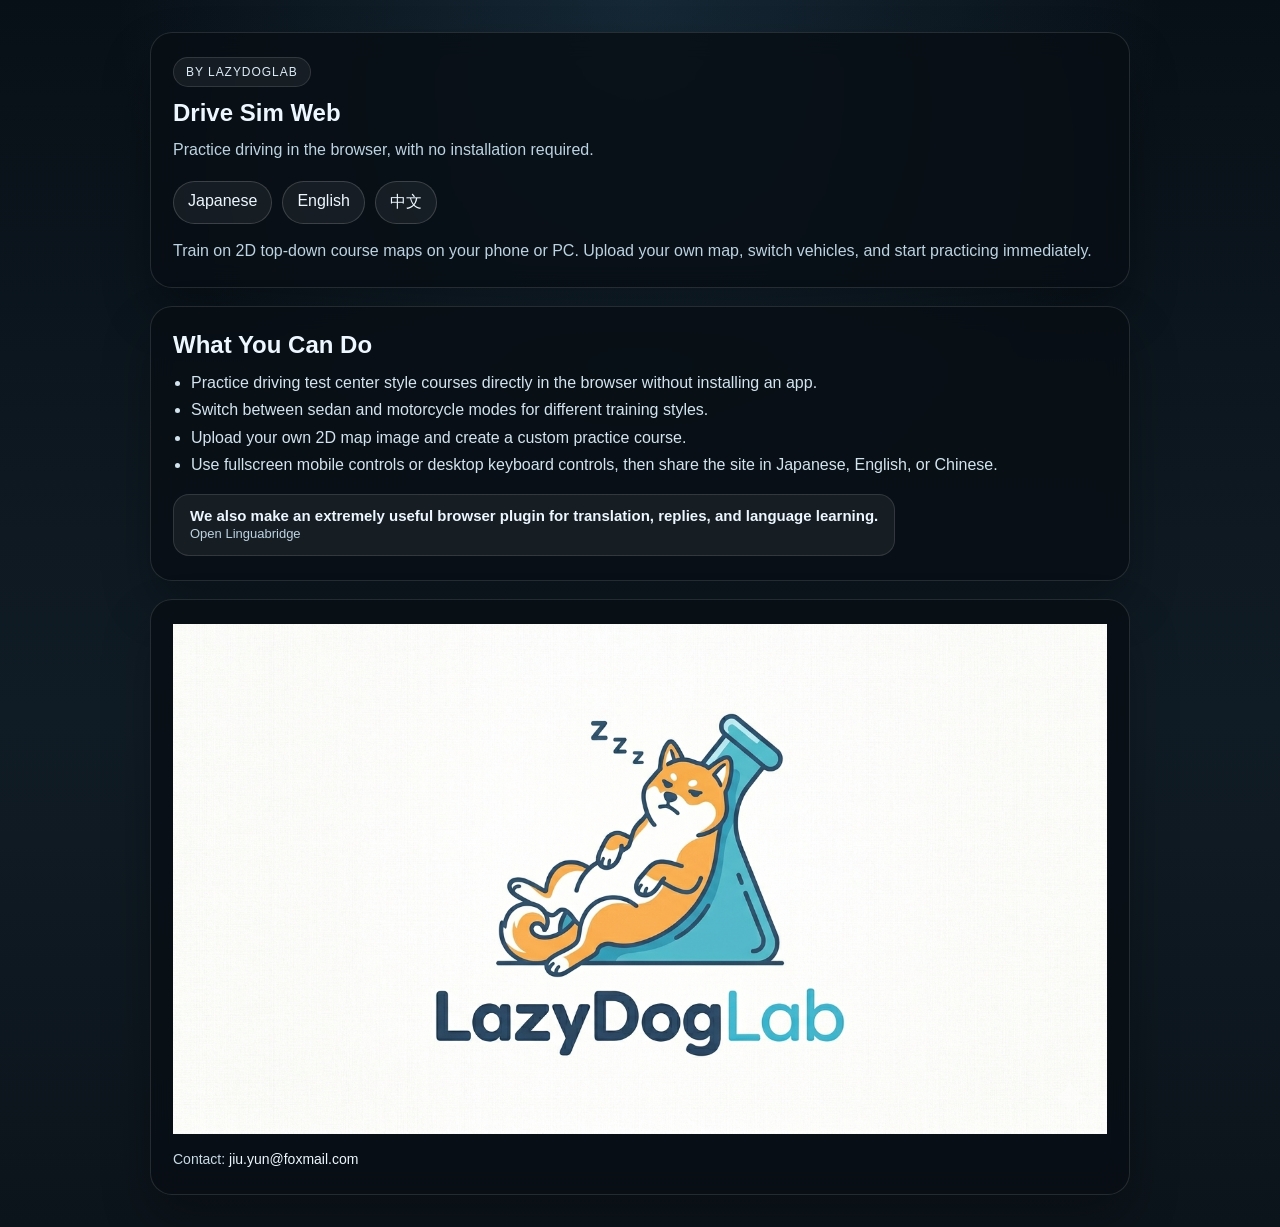
==== public/index.html @ 8f4e2205 "docs: add root page contact info" ====
<!DOCTYPE html>
<html lang="en">
<head>
  <meta charset="UTF-8" />
  <meta name="viewport" content="width=device-width, initial-scale=1.0, viewport-fit=cover" />
  <meta name="theme-color" content="#091118" />
  <meta name="description" content="Drive Sim Web is a browser driving simulator for 2D course practice, custom map uploads, and mobile fullscreen play in Chinese, English, and Japanese." />
  <meta name="robots" content="index,follow" />
  <meta property="og:type" content="website" />
  <meta property="og:title" content="Drive Sim Web | Browser Driving Simulator" />
  <meta property="og:description" content="Practice 2D driving courses in a browser with multilingual pages, custom map uploads, and mobile-friendly controls." />
  <meta property="og:url" content="https://drive-sim-web.web.app/" />
  <meta property="og:image" content="https://drive-sim-web.web.app/assets/icons/icon-512.png" />
  <meta name="twitter:card" content="summary_large_image" />
  <meta name="twitter:title" content="Drive Sim Web | Browser Driving Simulator" />
  <meta name="twitter:description" content="Practice 2D driving courses in a browser with multilingual pages, custom map uploads, and mobile-friendly controls." />
  <link rel="canonical" href="https://drive-sim-web.web.app/" />
  <link rel="alternate" hreflang="en" href="https://drive-sim-web.web.app/en/index.html" />
  <link rel="alternate" hreflang="ja" href="https://drive-sim-web.web.app/ja/index.html" />
  <link rel="alternate" hreflang="zh-CN" href="https://drive-sim-web.web.app/zh/index.html" />
  <link rel="alternate" hreflang="x-default" href="https://drive-sim-web.web.app/" />
  <title>Drive Sim Web | Browser Driving Simulator</title>
  <style>
    :root {
      color-scheme: dark;
      font-family: Arial, "Microsoft YaHei", sans-serif;
    }

    * {
      box-sizing: border-box;
    }

    body {
      margin: 0;
      min-height: 100vh;
      padding: 32px 18px;
      background:
        radial-gradient(circle at top, rgba(90, 165, 214, 0.16), transparent 38%),
        linear-gradient(180deg, #081017, #101c25 58%, #0c141b);
      color: #eef7ff;
    }

    main {
      width: min(980px, 100%);
      margin: 0 auto;
      display: grid;
      gap: 18px;
    }

    .heroCard,
    .copyCard {
      padding: 24px 22px;
      border-radius: 22px;
      background: rgba(8, 14, 20, 0.82);
      border: 1px solid rgba(255, 255, 255, 0.12);
      box-shadow: 0 24px 48px rgba(0, 0, 0, 0.28);
      backdrop-filter: blur(12px);
    }

    .brandBadge {
      display: inline-flex;
      align-items: center;
      gap: 8px;
      margin-bottom: 12px;
      padding: 7px 12px;
      border-radius: 999px;
      background: rgba(255, 255, 255, 0.06);
      border: 1px solid rgba(255, 255, 255, 0.12);
      color: #dcecf7;
      font-size: 12px;
      letter-spacing: 0.08em;
      text-transform: uppercase;
    }

    h1,
    h2 {
      margin: 0 0 10px;
    }

    p {
      margin: 0;
      color: #bdd3e2;
      line-height: 1.6;
    }

    .heroLead {
      margin-bottom: 18px;
    }

    .links {
      display: flex;
      flex-wrap: wrap;
      gap: 10px;
      margin-bottom: 14px;
    }

    .links a {
      color: #eef7ff;
      text-decoration: none;
      padding: 10px 14px;
      border-radius: 999px;
      border: 1px solid rgba(255, 255, 255, 0.16);
      background: rgba(255, 255, 255, 0.06);
    }

    .highlights {
      margin: 0;
      padding-left: 18px;
      color: #d3e4ef;
      line-height: 1.7;
    }

    .promoLink {
      display: inline-flex;
      align-items: center;
      gap: 8px;
      margin-top: 16px;
      color: #eef7ff;
      text-decoration: none;
      padding: 12px 16px;
      border-radius: 16px;
      background: rgba(255, 255, 255, 0.06);
      border: 1px solid rgba(255, 255, 255, 0.12);
    }

    .promoLink strong {
      display: block;
      font-size: 15px;
    }

    .promoLink span {
      display: block;
      color: #bdd3e2;
      font-size: 13px;
      line-height: 1.5;
    }

    .brandFooter {
      display: grid;
      gap: 14px;
      justify-items: start;
    }

    .brandFooter img {
      width: 100%;
      height: auto;
      display: block;
    }

    .contactLine {
      color: #c9dbe7;
      font-size: 14px;
      line-height: 1.6;
    }

    .contactLine a {
      color: #eef7ff;
      text-decoration: none;
    }
  </style>
  <script type="application/ld+json">
    {
      "@context": "https://schema.org",
      "@type": "WebSite",
      "name": "Drive Sim Web",
      "url": "https://drive-sim-web.web.app/",
      "inLanguage": ["en", "ja", "zh-CN"]
    }
  </script>
  <script>
    const ROOT_PAGE_COPY = {
      en: {
        lang: 'en',
        heroLead: 'Practice driving in the browser, with no installation required.',
        languageLinks: ['Japanese', 'English', '中文'],
        heroBody: 'Train on 2D top-down course maps on your phone or PC. Upload your own map, switch vehicles, and start practicing immediately.',
        copyTitle: 'What You Can Do',
        brandBadge: 'by lazydoglab',
        promoTitle: 'We also make an extremely useful browser plugin for translation, replies, and language learning.',
        promoBody: 'Open Linguabridge',
        bullets: [
          'Practice driving test center style courses directly in the browser without installing an app.',
          'Switch between sedan and motorcycle modes for different training styles.',
          'Upload your own 2D map image and create a custom practice course.',
          'Use fullscreen mobile controls or desktop keyboard controls, then share the site in Japanese, English, or Chinese.'
        ]
      },
      ja: {
        lang: 'ja',
        heroLead: 'ブラウザでそのまま運転練習。',
        languageLinks: ['日本語', 'English', '中文'],
        heroBody: '2D の俯瞰マップでコース練習ができるブラウザ版シミュレーターです。スマホや PC でそのまま使えて、自分の地図もアップロードできます。',
        copyTitle: 'このサイトでできること',
        brandBadge: 'by lazydoglab',
        promoTitle: '超超超超超スーパー使いやすい、翻訳・返信・語学学習用ブラウザ拡張も作っています。',
        promoBody: 'Linguabridge を見る',
        bullets: [
          '免許センターのコース練習を、インストール不要でブラウザからすぐ始められます。',
          '四輪・バイクを切り替えて、それぞれの練習スタイルに対応できます。',
          '2D マップ画像をアップロードして、自分だけの練習コースも作れます。',
          'スマホ横画面と PC 操作の両方に対応し、日本語・英語・中国語ページもそのまま共有できます。'
        ]
      },
      zh: {
        lang: 'zh-CN',
        heroLead: '直接在浏览器里开始驾驶练习。',
        languageLinks: ['日本語', 'English', '中文'],
        heroBody: '这是一个基于 2D 俯视地图的驾驶练习模拟器。支持手机和 PC，支持用户自己上传地图，也支持直接切换车辆开始练习。',
        copyTitle: '这个网站能做什么',
        brandBadge: 'by lazydoglab',
        promoTitle: '我们还做了超超超超超超级好用的浏览器外语翻译 / 回复 / 学习插件！',
        promoBody: '打开 Linguabridge',
        bullets: [
          '不用安装 App，就能直接练习免许中心风格或自定义路线。',
          '支持四轮和摩托切换，适合不同练习场景。',
          '支持上传 2D 地图图片，自定义自己的练习路线。',
          '支持手机横屏全屏操作和桌面键盘操作，日语、英语、中文页面也能直接分享。'
        ]
      }
    };

    function resolveRootLocale() {
      const languages = Array.isArray(navigator.languages) && navigator.languages.length
        ? navigator.languages
        : [navigator.language || 'en'];

      for (const language of languages) {
        const normalized = String(language || '').toLowerCase();
        if (normalized.startsWith('ja')) return 'ja';
        if (normalized.startsWith('zh')) return 'zh';
        if (normalized.startsWith('en')) return 'en';
      }
      return 'en';
    }

    document.addEventListener('DOMContentLoaded', () => {
      const locale = resolveRootLocale();
      const copy = ROOT_PAGE_COPY[locale];
      document.documentElement.lang = copy.lang;
      document.getElementById('rootHeroLead').textContent = copy.heroLead;
      document.getElementById('rootHeroBody').textContent = copy.heroBody;
      document.getElementById('rootCopyTitle').textContent = copy.copyTitle;
      document.getElementById('rootBrandBadge').textContent = copy.brandBadge;
      document.getElementById('rootPromoTitle').textContent = copy.promoTitle;
      document.getElementById('rootPromoBody').textContent = copy.promoBody;

      const languageLinks = document.querySelectorAll('[data-root-link]');
      languageLinks.forEach((link, index) => {
        link.textContent = copy.languageLinks[index];
      });

      const bulletEls = document.querySelectorAll('[data-root-bullet]');
      bulletEls.forEach((bullet, index) => {
        bullet.textContent = copy.bullets[index];
      });
    });
  </script>
</head>
<body>
  <main>
    <section class="heroCard">
      <div class="brandBadge"><span id="rootBrandBadge">by lazydoglab</span></div>
      <h1>Drive Sim Web</h1>
      <p class="heroLead" id="rootHeroLead">A browser driving simulator for driving test center course practice, custom map uploads, and fullscreen mobile play.</p>
      <div class="links">
        <a href="./ja/index.html" data-root-link>日本語</a>
        <a href="./en/index.html" data-root-link>English</a>
        <a href="./zh/index.html" data-root-link>中文</a>
      </div>
      <p id="rootHeroBody">Choose a language to open the simulator. Each localized page is directly indexable and includes the same driving simulator with map presets, vehicle switching, and mobile controls.</p>
    </section>

    <section class="copyCard">
      <h2 id="rootCopyTitle">What This Site Offers</h2>
      <ul class="highlights">
        <li data-root-bullet>Practice driving test center courses in the browser without installing an app.</li>
        <li data-root-bullet>Switch between sedan and motorcycle layouts with map-specific start positions and speed presets.</li>
        <li data-root-bullet>Use fullscreen landscape mode on mobile and a keyboard-driven desktop mode.</li>
        <li data-root-bullet>Open Japanese, English, or Chinese landing pages for search and direct sharing.</li>
      </ul>
      <a class="promoLink" href="https://linguabridge.lazydoglab.com/" target="_blank" rel="noopener noreferrer">
        <div>
          <strong id="rootPromoTitle">We also make an extremely useful browser plugin for translation, replies, and language learning.</strong>
          <span id="rootPromoBody">Open Linguabridge</span>
        </div>
      </a>
    </section>

    <section class="copyCard brandFooter">
      <img src="./assets/logos/lazydoglablogo.png" alt="lazydoglab" />
      <p class="contactLine">Contact: <a href="mailto:jiu.yun@foxmail.com">jiu.yun@foxmail.com</a></p>
    </section>
  </main>
</body>
</html>
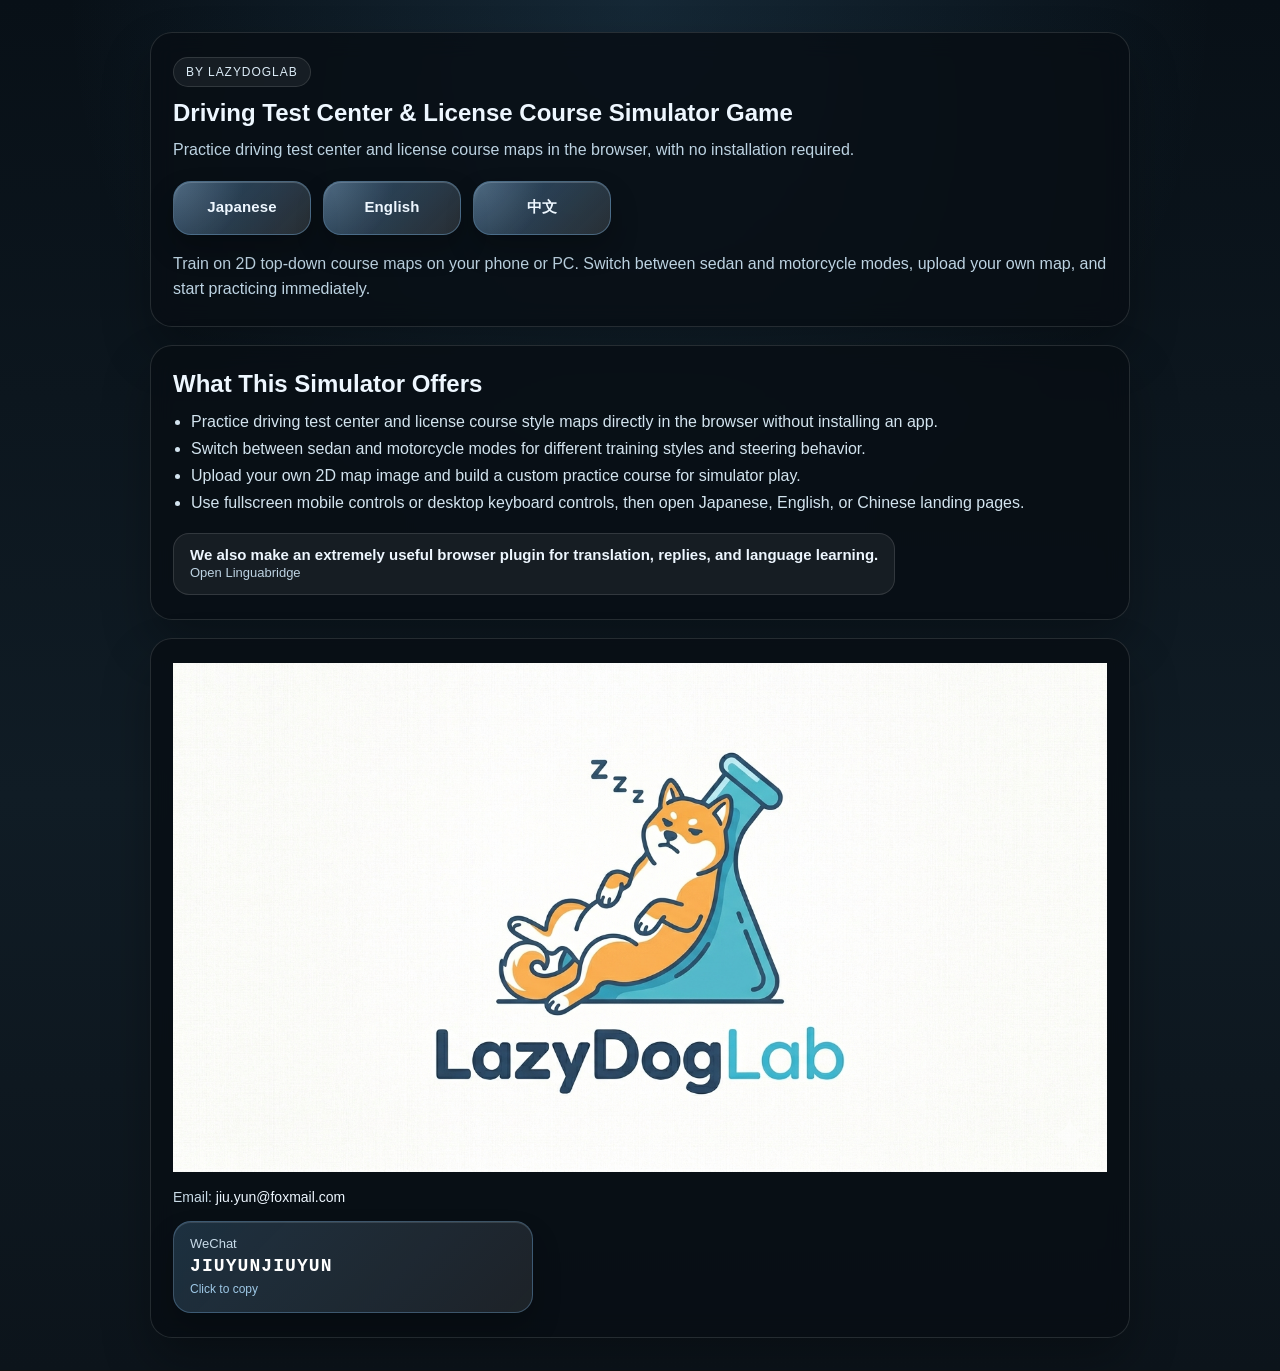
==== commit 11fc8740: "Improve root landing page SEO and contact CTA" ====
--- a/public/index.html
+++ b/public/index.html
@@ -1,25 +1,32 @@
 <!DOCTYPE html>
-<html lang="en">
+<html lang="ja">
 <head>
   <meta charset="UTF-8" />
   <meta name="viewport" content="width=device-width, initial-scale=1.0, viewport-fit=cover" />
   <meta name="theme-color" content="#091118" />
-  <meta name="description" content="Drive Sim Web is a browser driving simulator for 2D course practice, custom map uploads, and mobile fullscreen play in Chinese, English, and Japanese." />
+  <meta name="description" content="試験場・免許センターのコース練習ができる運転シミュレーター・ゲーム。四輪・バイク対応、地図アップロード対応、日本語・英語・中文ページあり。" />
   <meta name="robots" content="index,follow" />
   <meta property="og:type" content="website" />
-  <meta property="og:title" content="Drive Sim Web | Browser Driving Simulator" />
-  <meta property="og:description" content="Practice 2D driving courses in a browser with multilingual pages, custom map uploads, and mobile-friendly controls." />
+  <meta property="og:title" content="試験場・免許センター向け運転シミュレーター・ゲーム | by LazyDogLab" />
+  <meta property="og:description" content="試験場・免許センターのコースをブラウザで練習できる運転シミュレーター・ゲーム。四輪・バイク対応、地図アップロード対応。" />
   <meta property="og:url" content="https://drive-sim-web.web.app/" />
   <meta property="og:image" content="https://drive-sim-web.web.app/assets/icons/icon-512.png" />
   <meta name="twitter:card" content="summary_large_image" />
-  <meta name="twitter:title" content="Drive Sim Web | Browser Driving Simulator" />
-  <meta name="twitter:description" content="Practice 2D driving courses in a browser with multilingual pages, custom map uploads, and mobile-friendly controls." />
+  <meta name="twitter:title" content="試験場・免許センター向け運転シミュレーター・ゲーム | by LazyDogLab" />
+  <meta name="twitter:description" content="試験場・免許センターのコースをブラウザで練習できる運転シミュレーター・ゲーム。四輪・バイク対応、地図アップロード対応。" />
   <link rel="canonical" href="https://drive-sim-web.web.app/" />
   <link rel="alternate" hreflang="en" href="https://drive-sim-web.web.app/en/index.html" />
   <link rel="alternate" hreflang="ja" href="https://drive-sim-web.web.app/ja/index.html" />
   <link rel="alternate" hreflang="zh-CN" href="https://drive-sim-web.web.app/zh/index.html" />
   <link rel="alternate" hreflang="x-default" href="https://drive-sim-web.web.app/" />
-  <title>Drive Sim Web | Browser Driving Simulator</title>
+  <title>試験場・免許センター向け運転シミュレーター・ゲーム | by LazyDogLab</title>
+  <script async src="https://www.googletagmanager.com/gtag/js?id=G-03R8H6QX5F"></script>
+  <script>
+    window.dataLayer = window.dataLayer || [];
+    function gtag(){dataLayer.push(arguments);}
+    gtag('js', new Date());
+    gtag('config', 'G-03R8H6QX5F');
+  </script>
   <style>
     :root {
       color-scheme: dark;
@@ -90,17 +97,101 @@
     .links {
       display: flex;
       flex-wrap: wrap;
-      gap: 10px;
-      margin-bottom: 14px;
+      gap: 12px;
+      margin: 18px 0 16px;
     }
 
     .links a {
+      position: relative;
+      display: inline-flex;
+      align-items: center;
+      justify-content: center;
+      min-width: 138px;
+      min-height: 54px;
       color: #eef7ff;
       text-decoration: none;
-      padding: 10px 14px;
-      border-radius: 999px;
-      border: 1px solid rgba(255, 255, 255, 0.16);
-      background: rgba(255, 255, 255, 0.06);
+      padding: 0 18px;
+      border-radius: 18px;
+      border: 1px solid rgba(143, 204, 255, 0.34);
+      background:
+        linear-gradient(135deg, rgba(89, 180, 255, 0.18), rgba(255, 255, 255, 0.05)),
+        rgba(255, 255, 255, 0.08);
+      box-shadow:
+        0 14px 28px rgba(0, 0, 0, 0.24),
+        inset 0 1px 0 rgba(255, 255, 255, 0.18);
+      font-size: 15px;
+      font-weight: 700;
+      line-height: 1.1;
+      letter-spacing: 0.01em;
+      overflow: hidden;
+      isolation: isolate;
+      transition:
+        transform 0.22s ease,
+        border-color 0.22s ease,
+        box-shadow 0.22s ease,
+        background 0.22s ease;
+      animation: entryFloat 4.8s ease-in-out infinite;
+    }
+
+    .links a::before {
+      content: "";
+      position: absolute;
+      inset: 0;
+      background:
+        radial-gradient(circle at top left, rgba(255, 255, 255, 0.16), transparent 48%),
+        linear-gradient(135deg, rgba(76, 167, 255, 0.14), rgba(255, 255, 255, 0));
+      z-index: -2;
+    }
+
+    .links a::after {
+      content: "";
+      position: absolute;
+      top: -140%;
+      left: -32%;
+      width: 38%;
+      height: 280%;
+      background: linear-gradient(90deg, transparent, rgba(255, 255, 255, 0.34), transparent);
+      transform: rotate(20deg);
+      z-index: -1;
+      animation: entrySweep 3.9s ease-in-out infinite;
+    }
+
+    .links a:nth-child(2) {
+      animation-delay: 0.16s;
+    }
+
+    .links a:nth-child(2)::after {
+      animation-delay: 0.24s;
+    }
+
+    .links a:nth-child(3) {
+      animation-delay: 0.32s;
+    }
+
+    .links a:nth-child(3)::after {
+      animation-delay: 0.4s;
+    }
+
+    .links a:hover,
+    .links a:focus-visible {
+      transform: translateY(-3px) scale(1.02);
+      border-color: rgba(177, 224, 255, 0.72);
+      background:
+        linear-gradient(135deg, rgba(89, 180, 255, 0.28), rgba(255, 255, 255, 0.08)),
+        rgba(255, 255, 255, 0.1);
+      box-shadow:
+        0 18px 34px rgba(0, 0, 0, 0.3),
+        0 0 0 1px rgba(184, 229, 255, 0.18),
+        inset 0 1px 0 rgba(255, 255, 255, 0.26);
+    }
+
+    .links a:focus-visible {
+      outline: 2px solid rgba(202, 236, 255, 0.92);
+      outline-offset: 3px;
+    }
+
+    .links a:active {
+      transform: translateY(-1px) scale(0.99);
     }
 
     .highlights {
@@ -157,13 +248,139 @@
       color: #eef7ff;
       text-decoration: none;
     }
+
+    .contactStack {
+      display: grid;
+      gap: 12px;
+      width: 100%;
+    }
+
+    .contactCopyBtn {
+      display: grid;
+      gap: 5px;
+      width: min(100%, 360px);
+      padding: 14px 16px;
+      border-radius: 18px;
+      border: 1px solid rgba(143, 204, 255, 0.28);
+      background:
+        linear-gradient(135deg, rgba(89, 180, 255, 0.14), rgba(255, 255, 255, 0.04)),
+        rgba(255, 255, 255, 0.05);
+      box-shadow:
+        0 16px 28px rgba(0, 0, 0, 0.22),
+        inset 0 1px 0 rgba(255, 255, 255, 0.12);
+      color: #eef7ff;
+      text-align: left;
+      cursor: pointer;
+      transition:
+        transform 0.2s ease,
+        border-color 0.2s ease,
+        box-shadow 0.2s ease,
+        background 0.2s ease;
+    }
+
+    .contactCopyBtn:hover,
+    .contactCopyBtn:focus-visible {
+      transform: translateY(-2px);
+      border-color: rgba(177, 224, 255, 0.62);
+      box-shadow:
+        0 18px 32px rgba(0, 0, 0, 0.26),
+        0 0 0 1px rgba(184, 229, 255, 0.14),
+        inset 0 1px 0 rgba(255, 255, 255, 0.18);
+    }
+
+    .contactCopyBtn:focus-visible {
+      outline: 2px solid rgba(202, 236, 255, 0.92);
+      outline-offset: 3px;
+    }
+
+    .contactCopyBtn:active {
+      transform: translateY(0);
+    }
+
+    .contactCopyBtn[data-copy-state="success"] {
+      border-color: rgba(98, 214, 151, 0.68);
+      background:
+        linear-gradient(135deg, rgba(56, 171, 109, 0.18), rgba(255, 255, 255, 0.04)),
+        rgba(255, 255, 255, 0.05);
+    }
+
+    .contactCopyBtn[data-copy-state="error"] {
+      border-color: rgba(241, 132, 132, 0.7);
+      background:
+        linear-gradient(135deg, rgba(173, 65, 65, 0.2), rgba(255, 255, 255, 0.04)),
+        rgba(255, 255, 255, 0.05);
+    }
+
+    .contactCopyLabel {
+      font-size: 13px;
+      color: #c8dbe9;
+    }
+
+    .contactCopyValue {
+      font-family: Consolas, "SFMono-Regular", Monaco, monospace;
+      font-size: 18px;
+      letter-spacing: 0.06em;
+      color: #ffffff;
+    }
+
+    .contactCopyHint {
+      font-size: 12px;
+      color: #9ec8e6;
+      line-height: 1.4;
+    }
+
+    @keyframes entryFloat {
+      0%,
+      100% {
+        transform: translateY(0);
+      }
+      50% {
+        transform: translateY(-2px);
+      }
+    }
+
+    @keyframes entrySweep {
+      0%,
+      18% {
+        transform: translateX(-180%) rotate(20deg);
+      }
+      58%,
+      100% {
+        transform: translateX(360%) rotate(20deg);
+      }
+    }
+
+    @media (max-width: 640px) {
+      .links a {
+        flex: 1 1 calc(50% - 12px);
+        min-width: 0;
+      }
+
+      .links a:last-child {
+        flex-basis: 100%;
+      }
+    }
+
+    @media (prefers-reduced-motion: reduce) {
+      .links a,
+      .links a::after {
+        animation: none;
+        transition: none;
+      }
+    }
   </style>
   <script type="application/ld+json">
     {
       "@context": "https://schema.org",
       "@type": "WebSite",
-      "name": "Drive Sim Web",
+      "name": "試験場・免許センター向け運転シミュレーター・ゲーム",
+      "alternateName": "試験場・免許センターのシミュレーター・ゲーム",
+      "description": "試験場・免許センターのコース練習ができる運転シミュレーター・ゲーム。四輪・バイク対応、地図アップロード対応、日本語・英語・中文ページあり。",
       "url": "https://drive-sim-web.web.app/",
+      "publisher": {
+        "@type": "Organization",
+        "name": "LazyDogLab"
+      },
       "inLanguage": ["en", "ja", "zh-CN"]
     }
   </script>
@@ -171,49 +388,73 @@
     const ROOT_PAGE_COPY = {
       en: {
         lang: 'en',
-        heroLead: 'Practice driving in the browser, with no installation required.',
+        title: 'Driving Test Center & License Course Simulator Game | by LazyDogLab',
+        description: 'Practice driving test center and license course maps in the browser. Supports sedan, motorcycle, custom map uploads, and Japanese, English, and Chinese pages.',
+        heroTitle: 'Driving Test Center & License Course Simulator Game',
+        heroLead: 'Practice driving test center and license course maps in the browser, with no installation required.',
         languageLinks: ['Japanese', 'English', '中文'],
-        heroBody: 'Train on 2D top-down course maps on your phone or PC. Upload your own map, switch vehicles, and start practicing immediately.',
-        copyTitle: 'What You Can Do',
-        brandBadge: 'by lazydoglab',
+        heroBody: 'Train on 2D top-down course maps on your phone or PC. Switch between sedan and motorcycle modes, upload your own map, and start practicing immediately.',
+        copyTitle: 'What This Simulator Offers',
+        brandBadge: 'by LazyDogLab',
+        contactEmailLabel: 'Email',
+        contactWechatLabel: 'WeChat',
+        copyWechatHint: 'Click to copy',
+        copiedWechatHint: 'Copied',
+        copyWechatFailed: 'Copy failed',
         promoTitle: 'We also make an extremely useful browser plugin for translation, replies, and language learning.',
         promoBody: 'Open Linguabridge',
         bullets: [
-          'Practice driving test center style courses directly in the browser without installing an app.',
-          'Switch between sedan and motorcycle modes for different training styles.',
-          'Upload your own 2D map image and create a custom practice course.',
-          'Use fullscreen mobile controls or desktop keyboard controls, then share the site in Japanese, English, or Chinese.'
+          'Practice driving test center and license course style maps directly in the browser without installing an app.',
+          'Switch between sedan and motorcycle modes for different training styles and steering behavior.',
+          'Upload your own 2D map image and build a custom practice course for simulator play.',
+          'Use fullscreen mobile controls or desktop keyboard controls, then open Japanese, English, or Chinese landing pages.'
         ]
       },
       ja: {
         lang: 'ja',
-        heroLead: 'ブラウザでそのまま運転練習。',
+        title: '試験場・免許センター向け運転シミュレーター・ゲーム | by LazyDogLab',
+        description: '試験場・免許センターのコース練習ができる運転シミュレーター・ゲーム。四輪・バイク対応、地図アップロード対応、日本語・英語・中文ページあり。',
+        heroTitle: '試験場・免許センター向け運転シミュレーター・ゲーム',
+        heroLead: '試験場・免許センターのコース練習を、ブラウザですぐ始められる運転シミュレーター・ゲームです。',
         languageLinks: ['日本語', 'English', '中文'],
-        heroBody: '2D の俯瞰マップでコース練習ができるブラウザ版シミュレーターです。スマホや PC でそのまま使えて、自分の地図もアップロードできます。',
-        copyTitle: 'このサイトでできること',
-        brandBadge: 'by lazydoglab',
+        heroBody: '2D の俯瞰マップで、四輪・バイクのコース練習ができます。免許センター風コースの練習にも、自分の地図をアップロードしたシミュレーター・ゲーム用途にも対応しています。',
+        copyTitle: 'このシミュレーターでできること',
+        brandBadge: 'by LazyDogLab',
+        contactEmailLabel: 'メール',
+        contactWechatLabel: 'WeChat',
+        copyWechatHint: 'クリックでコピー',
+        copiedWechatHint: 'コピーしました',
+        copyWechatFailed: 'コピーに失敗しました',
         promoTitle: '超超超超超スーパー使いやすい、翻訳・返信・語学学習用ブラウザ拡張も作っています。',
         promoBody: 'Linguabridge を見る',
         bullets: [
-          '免許センターのコース練習を、インストール不要でブラウザからすぐ始められます。',
-          '四輪・バイクを切り替えて、それぞれの練習スタイルに対応できます。',
-          '2D マップ画像をアップロードして、自分だけの練習コースも作れます。',
+          '試験場・免許センターのコース練習を、インストール不要でブラウザからすぐ始められます。',
+          '四輪・バイクを切り替えて、それぞれの練習スタイルや操舵感覚に対応できます。',
+          '2D マップ画像をアップロードして、自分だけの練習コースやゲーム感覚の走行コースも作れます。',
           'スマホ横画面と PC 操作の両方に対応し、日本語・英語・中国語ページもそのまま共有できます。'
         ]
       },
       zh: {
         lang: 'zh-CN',
-        heroLead: '直接在浏览器里开始驾驶练习。',
+        title: '试验场 / 免许中心驾驶模拟器 / 游戏 | by LazyDogLab',
+        description: '在浏览器里练习试验场和免许中心路线，支持四轮、摩托、自定义地图上传，以及日语、英语、中文页面。',
+        heroTitle: '试验场 / 免许中心驾驶模拟器 / 游戏',
+        heroLead: '直接在浏览器里开始试验场和免许中心路线练习。',
         languageLinks: ['日本語', 'English', '中文'],
-        heroBody: '这是一个基于 2D 俯视地图的驾驶练习模拟器。支持手机和 PC，支持用户自己上传地图，也支持直接切换车辆开始练习。',
-        copyTitle: '这个网站能做什么',
-        brandBadge: 'by lazydoglab',
+        heroBody: '这是一个基于 2D 俯视地图的驾驶模拟器 / 游戏。支持手机和 PC，支持四轮与摩托切换，也支持上传自己的地图开始练习。',
+        copyTitle: '这个模拟器能做什么',
+        brandBadge: 'by LazyDogLab',
+        contactEmailLabel: '邮箱',
+        contactWechatLabel: '微信',
+        copyWechatHint: '点击复制',
+        copiedWechatHint: '已复制',
+        copyWechatFailed: '复制失败',
         promoTitle: '我们还做了超超超超超超级好用的浏览器外语翻译 / 回复 / 学习插件！',
         promoBody: '打开 Linguabridge',
         bullets: [
-          '不用安装 App，就能直接练习免许中心风格或自定义路线。',
-          '支持四轮和摩托切换，适合不同练习场景。',
-          '支持上传 2D 地图图片，自定义自己的练习路线。',
+          '不用安装 App，就能直接练习试验场、免许中心风格或自定义路线。',
+          '支持四轮和摩托切换，适合不同练习场景和转向手感。',
+          '支持上传 2D 地图图片，自定义自己的练习路线或游戏地图。',
           '支持手机横屏全屏操作和桌面键盘操作，日语、英语、中文页面也能直接分享。'
         ]
       }
@@ -233,14 +474,60 @@
       return 'en';
     }
 
+    async function copyTextToClipboard(text) {
+      try {
+        if (navigator.clipboard?.writeText) {
+          await navigator.clipboard.writeText(text);
+          return true;
+        }
+      } catch (error) {
+        console.warn('Clipboard API copy failed:', error);
+      }
+
+      const textArea = document.createElement('textarea');
+      textArea.value = text;
+      textArea.setAttribute('readonly', '');
+      textArea.style.position = 'fixed';
+      textArea.style.opacity = '0';
+      textArea.style.pointerEvents = 'none';
+      document.body.append(textArea);
+      textArea.select();
+      textArea.setSelectionRange(0, text.length);
+
+      try {
+        return document.execCommand('copy');
+      } catch (error) {
+        console.warn('execCommand copy failed:', error);
+        return false;
+      } finally {
+        textArea.remove();
+      }
+    }
+
     document.addEventListener('DOMContentLoaded', () => {
+      const WECHAT_ID = 'JIUYUNJIUYUN';
       const locale = resolveRootLocale();
       const copy = ROOT_PAGE_COPY[locale];
+      const setMeta = (selector, value) => {
+        const element = document.querySelector(selector);
+        if (element) element.setAttribute('content', value);
+      };
+
       document.documentElement.lang = copy.lang;
+      document.title = copy.title;
+      setMeta('meta[name="description"]', copy.description);
+      setMeta('meta[property="og:title"]', copy.title);
+      setMeta('meta[property="og:description"]', copy.description);
+      setMeta('meta[name="twitter:title"]', copy.title);
+      setMeta('meta[name="twitter:description"]', copy.description);
+      document.getElementById('rootHeroTitle').textContent = copy.heroTitle;
       document.getElementById('rootHeroLead').textContent = copy.heroLead;
       document.getElementById('rootHeroBody').textContent = copy.heroBody;
       document.getElementById('rootCopyTitle').textContent = copy.copyTitle;
       document.getElementById('rootBrandBadge').textContent = copy.brandBadge;
+      document.getElementById('rootContactEmailLabel').textContent = copy.contactEmailLabel;
+      document.getElementById('rootContactWechatLabel').textContent = copy.contactWechatLabel;
+      document.getElementById('rootWechatCopyHint').textContent = copy.copyWechatHint;
       document.getElementById('rootPromoTitle').textContent = copy.promoTitle;
       document.getElementById('rootPromoBody').textContent = copy.promoBody;
 
@@ -252,6 +539,25 @@
       const bulletEls = document.querySelectorAll('[data-root-bullet]');
       bulletEls.forEach((bullet, index) => {
         bullet.textContent = copy.bullets[index];
+      });
+
+      const wechatCopyBtn = document.getElementById('rootWechatCopyBtn');
+      const wechatCopyHintEl = document.getElementById('rootWechatCopyHint');
+      let copyHintResetTimer = null;
+
+      wechatCopyBtn?.addEventListener('click', async () => {
+        if (copyHintResetTimer) {
+          clearTimeout(copyHintResetTimer);
+        }
+
+        const copied = await copyTextToClipboard(WECHAT_ID);
+        wechatCopyBtn.dataset.copyState = copied ? 'success' : 'error';
+        wechatCopyHintEl.textContent = copied ? copy.copiedWechatHint : copy.copyWechatFailed;
+
+        copyHintResetTimer = window.setTimeout(() => {
+          wechatCopyBtn.dataset.copyState = 'idle';
+          wechatCopyHintEl.textContent = copy.copyWechatHint;
+        }, 1800);
       });
     });
   </script>
@@ -259,24 +565,24 @@
 <body>
   <main>
     <section class="heroCard">
-      <div class="brandBadge"><span id="rootBrandBadge">by lazydoglab</span></div>
-      <h1>Drive Sim Web</h1>
-      <p class="heroLead" id="rootHeroLead">A browser driving simulator for driving test center course practice, custom map uploads, and fullscreen mobile play.</p>
+      <div class="brandBadge"><span id="rootBrandBadge">by LazyDogLab</span></div>
+      <h1 id="rootHeroTitle">試験場・免許センター向け運転シミュレーター・ゲーム</h1>
+      <p class="heroLead" id="rootHeroLead">試験場・免許センターのコース練習を、ブラウザですぐ始められる運転シミュレーター・ゲームです。</p>
       <div class="links">
         <a href="./ja/index.html" data-root-link>日本語</a>
         <a href="./en/index.html" data-root-link>English</a>
         <a href="./zh/index.html" data-root-link>中文</a>
       </div>
-      <p id="rootHeroBody">Choose a language to open the simulator. Each localized page is directly indexable and includes the same driving simulator with map presets, vehicle switching, and mobile controls.</p>
+      <p id="rootHeroBody">2D の俯瞰マップで、四輪・バイクのコース練習ができます。免許センター風コースの練習にも、自分の地図をアップロードしたシミュレーター・ゲーム用途にも対応しています。</p>
     </section>
 
     <section class="copyCard">
-      <h2 id="rootCopyTitle">What This Site Offers</h2>
+      <h2 id="rootCopyTitle">このシミュレーターでできること</h2>
       <ul class="highlights">
-        <li data-root-bullet>Practice driving test center courses in the browser without installing an app.</li>
-        <li data-root-bullet>Switch between sedan and motorcycle layouts with map-specific start positions and speed presets.</li>
-        <li data-root-bullet>Use fullscreen landscape mode on mobile and a keyboard-driven desktop mode.</li>
-        <li data-root-bullet>Open Japanese, English, or Chinese landing pages for search and direct sharing.</li>
+        <li data-root-bullet>試験場・免許センターのコース練習を、インストール不要でブラウザからすぐ始められます。</li>
+        <li data-root-bullet>四輪・バイクを切り替えて、それぞれの練習スタイルや操舵感覚に対応できます。</li>
+        <li data-root-bullet>2D マップ画像をアップロードして、自分だけの練習コースやゲーム感覚の走行コースも作れます。</li>
+        <li data-root-bullet>スマホ横画面と PC 操作の両方に対応し、日本語・英語・中国語ページもそのまま共有できます。</li>
       </ul>
       <a class="promoLink" href="https://linguabridge.lazydoglab.com/" target="_blank" rel="noopener noreferrer">
         <div>
@@ -288,7 +594,14 @@
 
     <section class="copyCard brandFooter">
       <img src="./assets/logos/lazydoglablogo.png" alt="lazydoglab" />
-      <p class="contactLine">Contact: <a href="mailto:jiu.yun@foxmail.com">jiu.yun@foxmail.com</a></p>
+      <div class="contactStack">
+        <p class="contactLine"><span id="rootContactEmailLabel">Email</span>: <a href="mailto:jiu.yun@foxmail.com">jiu.yun@foxmail.com</a></p>
+        <button id="rootWechatCopyBtn" class="contactCopyBtn" type="button" data-copy-state="idle">
+          <span class="contactCopyLabel" id="rootContactWechatLabel">WeChat</span>
+          <strong class="contactCopyValue">JIUYUNJIUYUN</strong>
+          <span class="contactCopyHint" id="rootWechatCopyHint" aria-live="polite">Click to copy</span>
+        </button>
+      </div>
     </section>
   </main>
 </body>
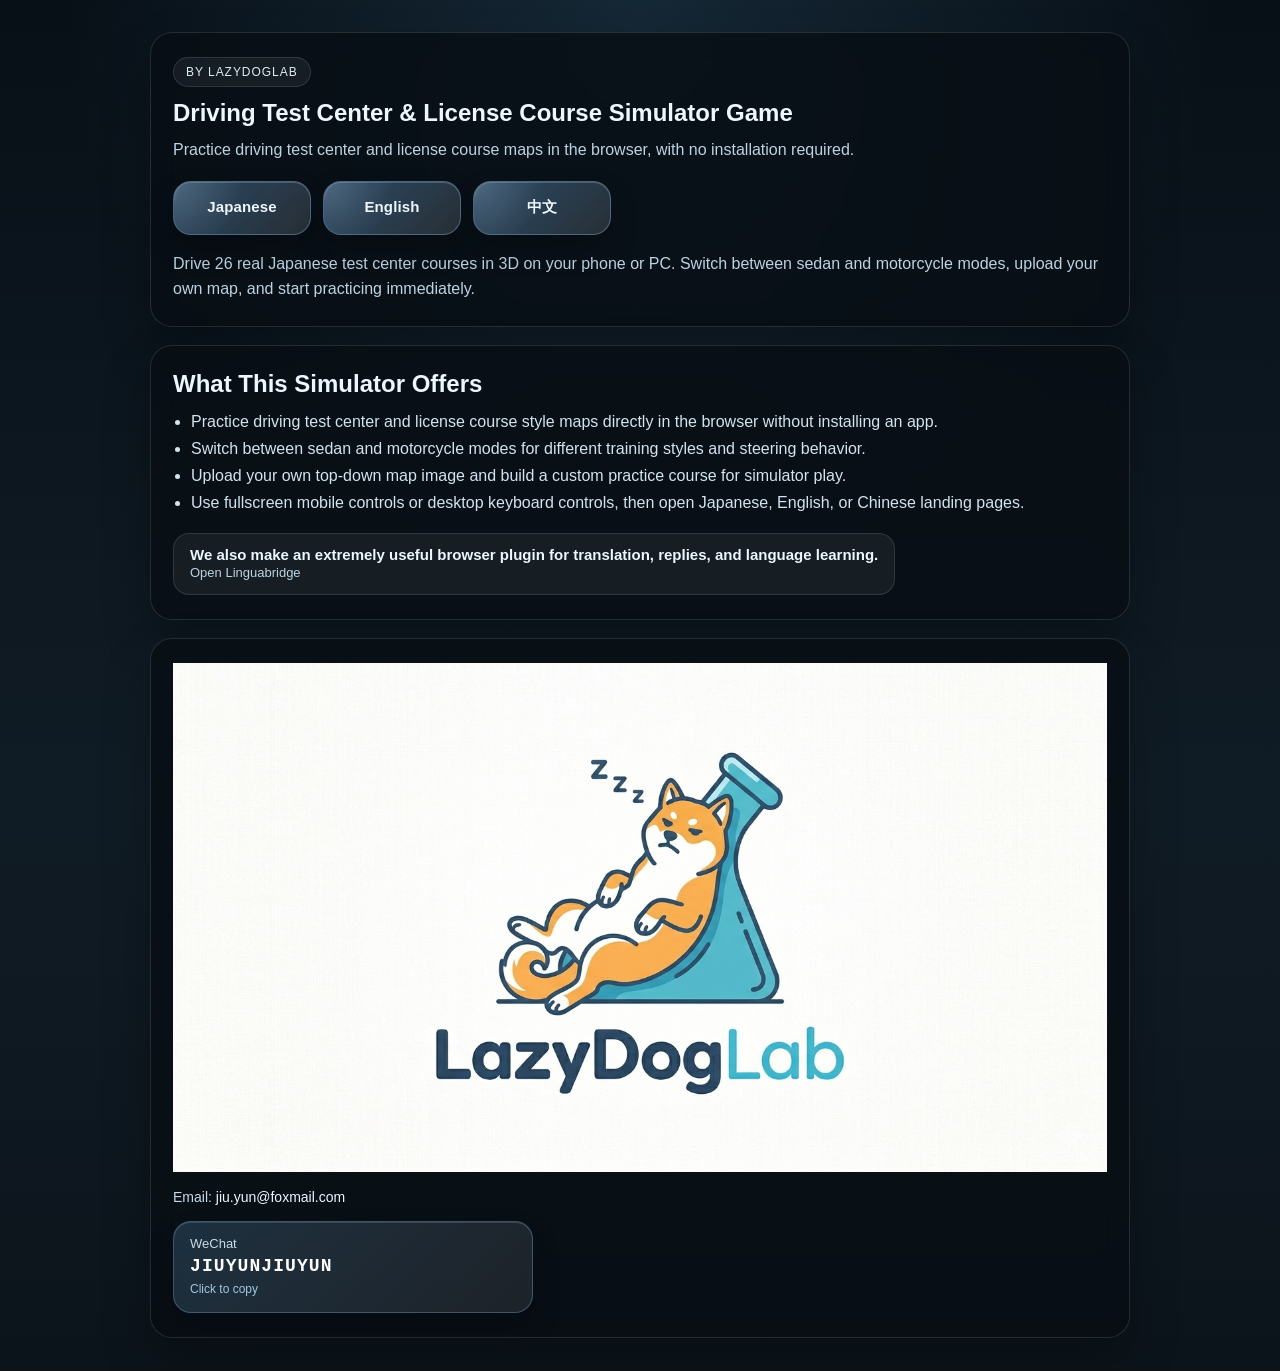
==== commit 59ed71dc: "Improve SEO: accurate 3D copy, social preview image, linkable course list - Rewrite titles and descr" ====
--- a/public/index.html
+++ b/public/index.html
@@ -9,16 +9,19 @@
   <meta property="og:type" content="website" />
   <meta property="og:title" content="試験場・免許センター向け運転シミュレーター・ゲーム | by LazyDogLab" />
   <meta property="og:description" content="試験場・免許センターのコースをブラウザで練習できる運転シミュレーター・ゲーム。四輪・バイク対応、地図アップロード対応。" />
-  <meta property="og:url" content="https://drive-sim-web.web.app/" />
-  <meta property="og:image" content="https://drive-sim-web.web.app/assets/icons/icon-512.png" />
+  <meta property="og:url" content="https://drive.lazydoglab.com/" />
+  <meta property="og:image" content="https://drive.lazydoglab.com/assets/og-image.jpg" />
+  <meta property="og:image:width" content="1200" />
+  <meta property="og:image:height" content="630" />
   <meta name="twitter:card" content="summary_large_image" />
   <meta name="twitter:title" content="試験場・免許センター向け運転シミュレーター・ゲーム | by LazyDogLab" />
   <meta name="twitter:description" content="試験場・免許センターのコースをブラウザで練習できる運転シミュレーター・ゲーム。四輪・バイク対応、地図アップロード対応。" />
-  <link rel="canonical" href="https://drive-sim-web.web.app/" />
-  <link rel="alternate" hreflang="en" href="https://drive-sim-web.web.app/en/index.html" />
-  <link rel="alternate" hreflang="ja" href="https://drive-sim-web.web.app/ja/index.html" />
-  <link rel="alternate" hreflang="zh-CN" href="https://drive-sim-web.web.app/zh/index.html" />
-  <link rel="alternate" hreflang="x-default" href="https://drive-sim-web.web.app/" />
+  <meta name="twitter:image" content="https://drive.lazydoglab.com/assets/og-image.jpg" />
+  <link rel="canonical" href="https://drive.lazydoglab.com/" />
+  <link rel="alternate" hreflang="en" href="https://drive.lazydoglab.com/en/index.html" />
+  <link rel="alternate" hreflang="ja" href="https://drive.lazydoglab.com/ja/index.html" />
+  <link rel="alternate" hreflang="zh-CN" href="https://drive.lazydoglab.com/zh/index.html" />
+  <link rel="alternate" hreflang="x-default" href="https://drive.lazydoglab.com/" />
   <title>試験場・免許センター向け運転シミュレーター・ゲーム | by LazyDogLab</title>
   <script async src="https://www.googletagmanager.com/gtag/js?id=G-03R8H6QX5F"></script>
   <script>
@@ -376,7 +379,7 @@
       "name": "試験場・免許センター向け運転シミュレーター・ゲーム",
       "alternateName": "試験場・免許センターのシミュレーター・ゲーム",
       "description": "試験場・免許センターのコース練習ができる運転シミュレーター・ゲーム。四輪・バイク対応、地図アップロード対応、日本語・英語・中文ページあり。",
-      "url": "https://drive-sim-web.web.app/",
+      "url": "https://drive.lazydoglab.com/",
       "publisher": {
         "@type": "Organization",
         "name": "LazyDogLab"
@@ -393,7 +396,7 @@
         heroTitle: 'Driving Test Center & License Course Simulator Game',
         heroLead: 'Practice driving test center and license course maps in the browser, with no installation required.',
         languageLinks: ['Japanese', 'English', '中文'],
-        heroBody: 'Train on 2D top-down course maps on your phone or PC. Switch between sedan and motorcycle modes, upload your own map, and start practicing immediately.',
+        heroBody: 'Drive 26 real Japanese test center courses in 3D on your phone or PC. Switch between sedan and motorcycle modes, upload your own map, and start practicing immediately.',
         copyTitle: 'What This Simulator Offers',
         brandBadge: 'by LazyDogLab',
         contactEmailLabel: 'Email',
@@ -406,7 +409,7 @@
         bullets: [
           'Practice driving test center and license course style maps directly in the browser without installing an app.',
           'Switch between sedan and motorcycle modes for different training styles and steering behavior.',
-          'Upload your own 2D map image and build a custom practice course for simulator play.',
+          'Upload your own top-down map image and build a custom practice course for simulator play.',
           'Use fullscreen mobile controls or desktop keyboard controls, then open Japanese, English, or Chinese landing pages.'
         ]
       },
@@ -417,7 +420,7 @@
         heroTitle: '試験場・免許センター向け運転シミュレーター・ゲーム',
         heroLead: '試験場・免許センターのコース練習を、ブラウザですぐ始められる運転シミュレーター・ゲームです。',
         languageLinks: ['日本語', 'English', '中文'],
-        heroBody: '2D の俯瞰マップで、四輪・バイクのコース練習ができます。免許センター風コースの練習にも、自分の地図をアップロードしたシミュレーター・ゲーム用途にも対応しています。',
+        heroBody: '全国26か所の試験場・免許センターのコースを3Dで運転して、四輪・バイクのコース練習ができます。自分の地図をアップロードしたシミュレーター・ゲーム用途にも対応しています。',
         copyTitle: 'このシミュレーターでできること',
         brandBadge: 'by LazyDogLab',
         contactEmailLabel: 'メール',
@@ -430,7 +433,7 @@
         bullets: [
           '試験場・免許センターのコース練習を、インストール不要でブラウザからすぐ始められます。',
           '四輪・バイクを切り替えて、それぞれの練習スタイルや操舵感覚に対応できます。',
-          '2D マップ画像をアップロードして、自分だけの練習コースやゲーム感覚の走行コースも作れます。',
+          '上から見たマップ画像をアップロードして、自分だけの練習コースやゲーム感覚の走行コースも作れます。',
           'スマホ横画面と PC 操作の両方に対応し、日本語・英語・中国語ページもそのまま共有できます。'
         ]
       },
@@ -441,7 +444,7 @@
         heroTitle: '试验场 / 免许中心驾驶模拟器 / 游戏',
         heroLead: '直接在浏览器里开始试验场和免许中心路线练习。',
         languageLinks: ['日本語', 'English', '中文'],
-        heroBody: '这是一个基于 2D 俯视地图的驾驶模拟器 / 游戏。支持手机和 PC，支持四轮与摩托切换，也支持上传自己的地图开始练习。',
+        heroBody: '这是一个可以用 3D 驾驶练习日本 26 个驾照考场路线的模拟器 / 游戏。支持手机和 PC，支持四轮与摩托切换，也支持上传自己的地图开始练习。',
         copyTitle: '这个模拟器能做什么',
         brandBadge: 'by LazyDogLab',
         contactEmailLabel: '邮箱',
@@ -454,7 +457,7 @@
         bullets: [
           '不用安装 App，就能直接练习试验场、免许中心风格或自定义路线。',
           '支持四轮和摩托切换，适合不同练习场景和转向手感。',
-          '支持上传 2D 地图图片，自定义自己的练习路线或游戏地图。',
+          '支持上传俯视地图图片，自定义自己的练习路线或游戏地图。',
           '支持手机横屏全屏操作和桌面键盘操作，日语、英语、中文页面也能直接分享。'
         ]
       }
@@ -502,6 +505,17 @@
       } finally {
         textArea.remove();
       }
+    }
+
+    function trackRootAnalyticsEvent(eventName, params = {}) {
+      if (typeof window.gtag !== 'function') return;
+      window.gtag('event', eventName, {
+        page_location: window.location.href,
+        page_path: window.location.pathname,
+        page_title: document.title,
+        language: document.documentElement.lang || navigator.language || 'unknown',
+        ...params,
+      });
     }
 
     document.addEventListener('DOMContentLoaded', () => {
@@ -539,6 +553,17 @@
       const bulletEls = document.querySelectorAll('[data-root-bullet]');
       bulletEls.forEach((bullet, index) => {
         bullet.textContent = copy.bullets[index];
+      });
+
+      const promoLink = document.querySelector('.promoLink');
+      promoLink?.addEventListener('click', () => {
+        trackRootAnalyticsEvent('linguabridge_click', {
+          link_url: promoLink.href,
+          placement: 'root_promo',
+          outbound: true,
+          locale: copy.lang,
+          transport_type: 'beacon',
+        });
       });
 
       const wechatCopyBtn = document.getElementById('rootWechatCopyBtn');
@@ -573,7 +598,7 @@
         <a href="./en/index.html" data-root-link>English</a>
         <a href="./zh/index.html" data-root-link>中文</a>
       </div>
-      <p id="rootHeroBody">2D の俯瞰マップで、四輪・バイクのコース練習ができます。免許センター風コースの練習にも、自分の地図をアップロードしたシミュレーター・ゲーム用途にも対応しています。</p>
+      <p id="rootHeroBody">全国26か所の試験場・免許センターのコースを3Dで運転して、四輪・バイクのコース練習ができます。自分の地図をアップロードしたシミュレーター・ゲーム用途にも対応しています。</p>
     </section>
 
     <section class="copyCard">
@@ -581,7 +606,7 @@
       <ul class="highlights">
         <li data-root-bullet>試験場・免許センターのコース練習を、インストール不要でブラウザからすぐ始められます。</li>
         <li data-root-bullet>四輪・バイクを切り替えて、それぞれの練習スタイルや操舵感覚に対応できます。</li>
-        <li data-root-bullet>2D マップ画像をアップロードして、自分だけの練習コースやゲーム感覚の走行コースも作れます。</li>
+        <li data-root-bullet>上から見たマップ画像をアップロードして、自分だけの練習コースやゲーム感覚の走行コースも作れます。</li>
         <li data-root-bullet>スマホ横画面と PC 操作の両方に対応し、日本語・英語・中国語ページもそのまま共有できます。</li>
       </ul>
       <a class="promoLink" href="https://linguabridge.lazydoglab.com/" target="_blank" rel="noopener noreferrer">
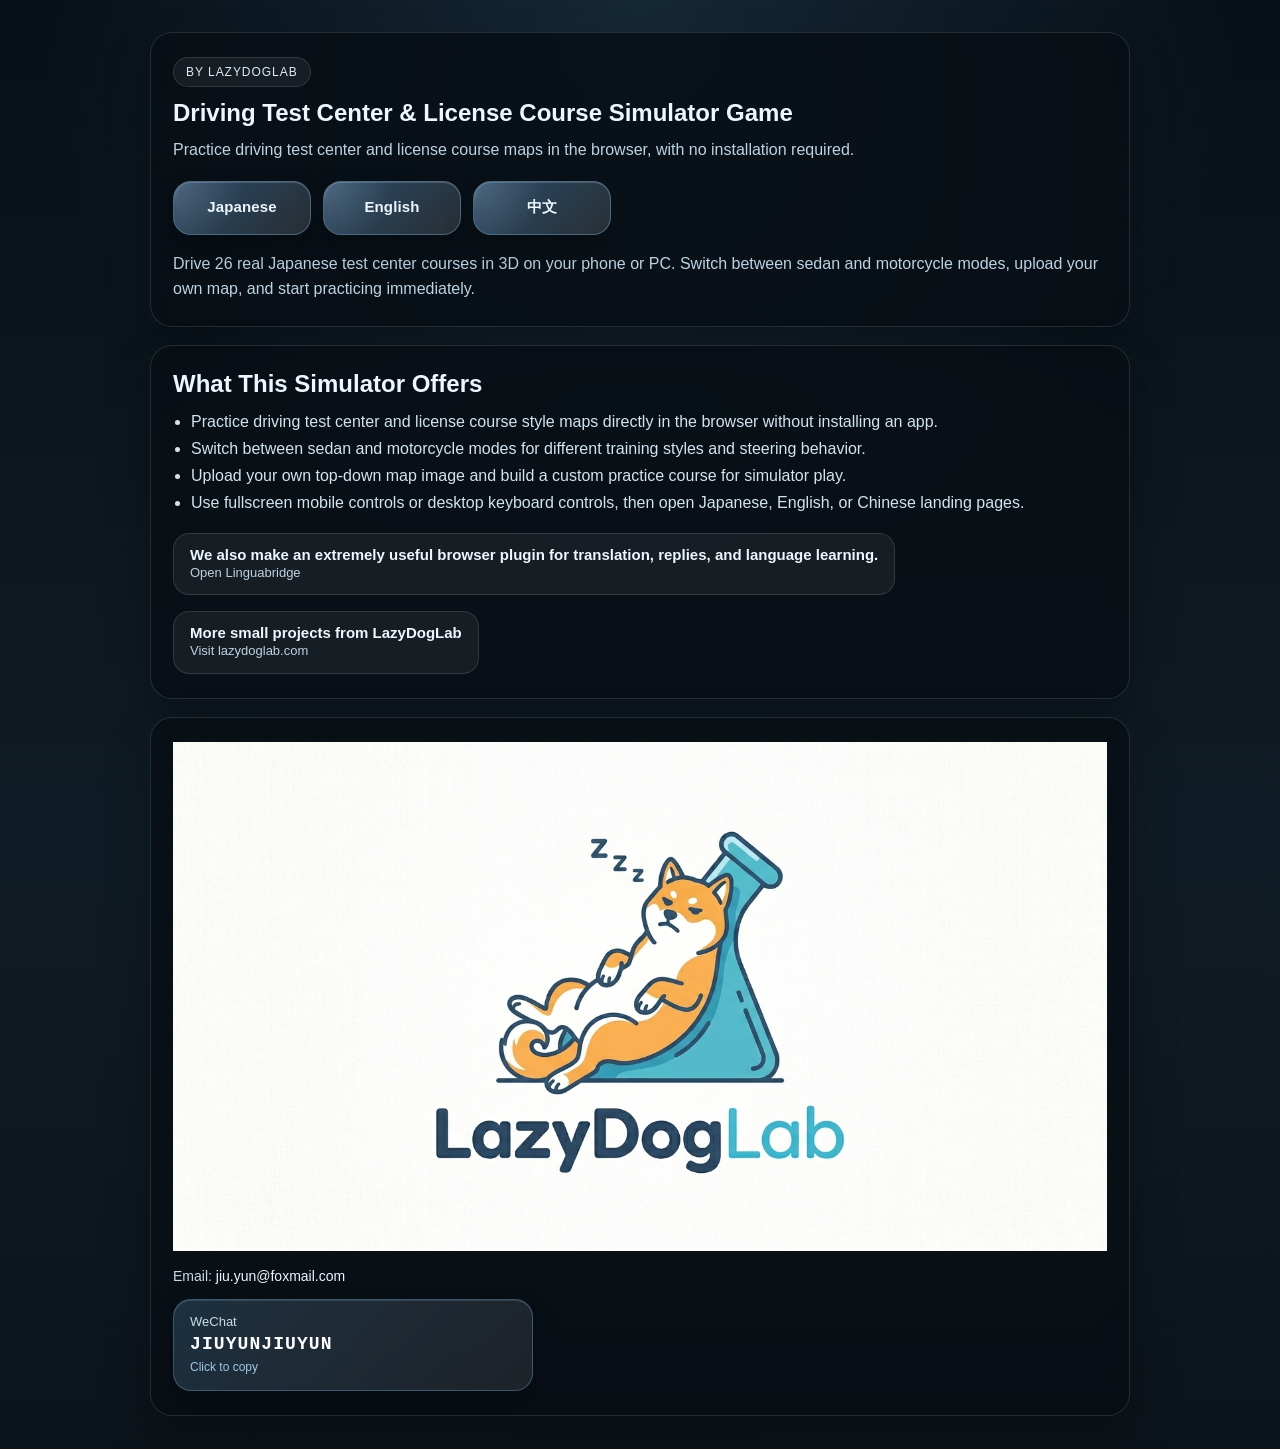
==== commit 2d94c183: "Link root landing page to lazydoglab.com Make the brand badge and footer logo link to lazydoglab.com" ====
--- a/public/index.html
+++ b/public/index.html
@@ -80,6 +80,12 @@
       font-size: 12px;
       letter-spacing: 0.08em;
       text-transform: uppercase;
+      text-decoration: none;
+    }
+
+    .brandBadge:hover,
+    .brandBadge:focus-visible {
+      background: rgba(255, 255, 255, 0.12);
     }
 
     h1,
@@ -235,6 +241,11 @@
       justify-items: start;
     }
 
+    .brandFooter > a {
+      display: block;
+      width: 100%;
+    }
+
     .brandFooter img {
       width: 100%;
       height: auto;
@@ -382,7 +393,8 @@
       "url": "https://drive.lazydoglab.com/",
       "publisher": {
         "@type": "Organization",
-        "name": "LazyDogLab"
+        "name": "LazyDogLab",
+        "url": "https://lazydoglab.com/"
       },
       "inLanguage": ["en", "ja", "zh-CN"]
     }
@@ -406,6 +418,8 @@
         copyWechatFailed: 'Copy failed',
         promoTitle: 'We also make an extremely useful browser plugin for translation, replies, and language learning.',
         promoBody: 'Open Linguabridge',
+        labTitle: 'More small projects from LazyDogLab',
+        labBody: 'Visit lazydoglab.com',
         bullets: [
           'Practice driving test center and license course style maps directly in the browser without installing an app.',
           'Switch between sedan and motorcycle modes for different training styles and steering behavior.',
@@ -430,6 +444,8 @@
         copyWechatFailed: 'コピーに失敗しました',
         promoTitle: '超超超超超スーパー使いやすい、翻訳・返信・語学学習用ブラウザ拡張も作っています。',
         promoBody: 'Linguabridge を見る',
+        labTitle: 'LazyDogLab のほかのプロジェクトもどうぞ',
+        labBody: 'lazydoglab.com を見る',
         bullets: [
           '試験場・免許センターのコース練習を、インストール不要でブラウザからすぐ始められます。',
           '四輪・バイクを切り替えて、それぞれの練習スタイルや操舵感覚に対応できます。',
@@ -454,6 +470,8 @@
         copyWechatFailed: '复制失败',
         promoTitle: '我们还做了超超超超超超级好用的浏览器外语翻译 / 回复 / 学习插件！',
         promoBody: '打开 Linguabridge',
+        labTitle: '看看 LazyDogLab 的更多小项目',
+        labBody: '访问 lazydoglab.com',
         bullets: [
           '不用安装 App，就能直接练习试验场、免许中心风格或自定义路线。',
           '支持四轮和摩托切换，适合不同练习场景和转向手感。',
@@ -544,6 +562,8 @@
       document.getElementById('rootWechatCopyHint').textContent = copy.copyWechatHint;
       document.getElementById('rootPromoTitle').textContent = copy.promoTitle;
       document.getElementById('rootPromoBody').textContent = copy.promoBody;
+      document.getElementById('rootLabTitle').textContent = copy.labTitle;
+      document.getElementById('rootLabBody').textContent = copy.labBody;
 
       const languageLinks = document.querySelectorAll('[data-root-link]');
       languageLinks.forEach((link, index) => {
@@ -563,6 +583,18 @@
           outbound: true,
           locale: copy.lang,
           transport_type: 'beacon',
+        });
+      });
+
+      document.querySelectorAll('[data-lab-link]').forEach((labLink) => {
+        labLink.addEventListener('click', () => {
+          trackRootAnalyticsEvent('lazydoglab_click', {
+            link_url: labLink.href,
+            placement: labLink.dataset.labLink,
+            outbound: true,
+            locale: copy.lang,
+            transport_type: 'beacon',
+          });
         });
       });
 
@@ -590,7 +622,7 @@
 <body>
   <main>
     <section class="heroCard">
-      <div class="brandBadge"><span id="rootBrandBadge">by LazyDogLab</span></div>
+      <a class="brandBadge" href="https://lazydoglab.com/" target="_blank" rel="noopener" data-lab-link="root_badge"><span id="rootBrandBadge">by LazyDogLab</span></a>
       <h1 id="rootHeroTitle">試験場・免許センター向け運転シミュレーター・ゲーム</h1>
       <p class="heroLead" id="rootHeroLead">試験場・免許センターのコース練習を、ブラウザですぐ始められる運転シミュレーター・ゲームです。</p>
       <div class="links">
@@ -615,10 +647,16 @@
           <span id="rootPromoBody">Open Linguabridge</span>
         </div>
       </a>
+      <a class="promoLink" href="https://lazydoglab.com/" target="_blank" rel="noopener" data-lab-link="root_card">
+        <div>
+          <strong id="rootLabTitle">LazyDogLab のほかのプロジェクトもどうぞ</strong>
+          <span id="rootLabBody">lazydoglab.com を見る</span>
+        </div>
+      </a>
     </section>
 
     <section class="copyCard brandFooter">
-      <img src="./assets/logos/lazydoglablogo.png" alt="lazydoglab" />
+      <a href="https://lazydoglab.com/" target="_blank" rel="noopener" data-lab-link="root_logo"><img src="./assets/logos/lazydoglablogo.png" alt="LazyDogLab" /></a>
       <div class="contactStack">
         <p class="contactLine"><span id="rootContactEmailLabel">Email</span>: <a href="mailto:jiu.yun@foxmail.com">jiu.yun@foxmail.com</a></p>
         <button id="rootWechatCopyBtn" class="contactCopyBtn" type="button" data-copy-state="idle">
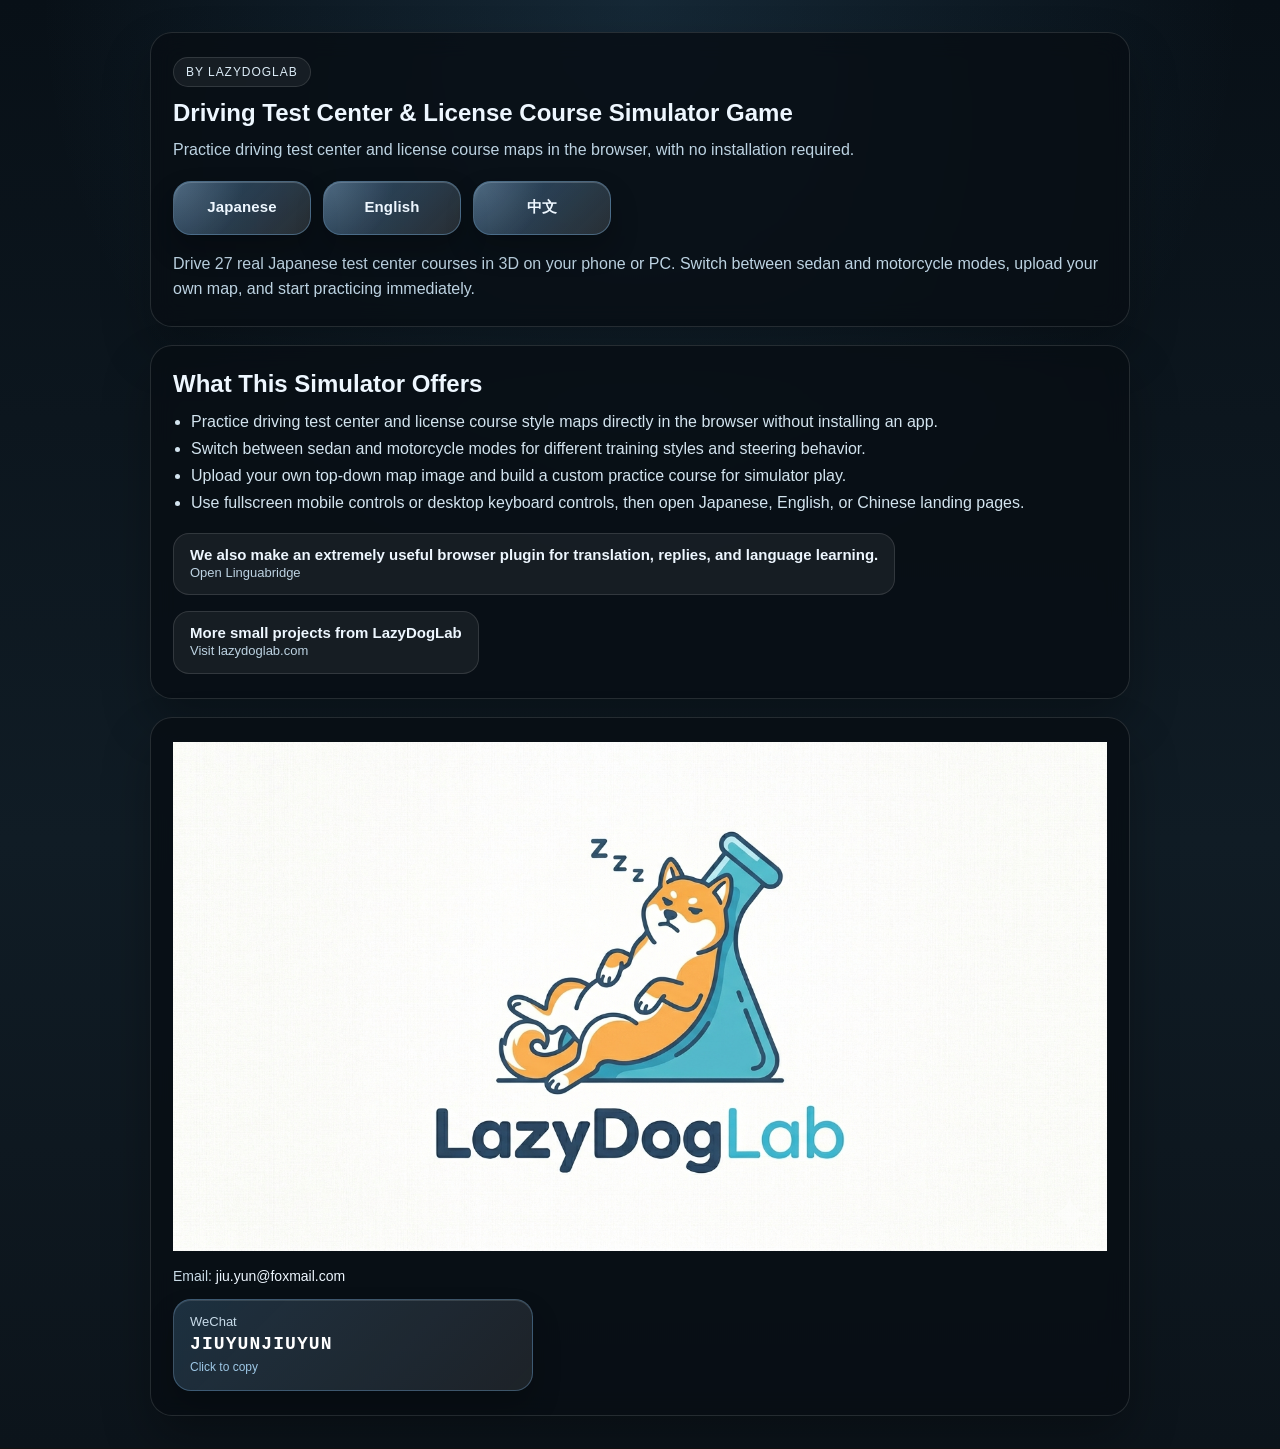
==== commit 28a45b29: "Add Niigata Nagaoka branch license center map Add webp texture and map config, register it in index." ====
--- a/public/index.html
+++ b/public/index.html
@@ -408,7 +408,7 @@
         heroTitle: 'Driving Test Center & License Course Simulator Game',
         heroLead: 'Practice driving test center and license course maps in the browser, with no installation required.',
         languageLinks: ['Japanese', 'English', '中文'],
-        heroBody: 'Drive 26 real Japanese test center courses in 3D on your phone or PC. Switch between sedan and motorcycle modes, upload your own map, and start practicing immediately.',
+        heroBody: 'Drive 27 real Japanese test center courses in 3D on your phone or PC. Switch between sedan and motorcycle modes, upload your own map, and start practicing immediately.',
         copyTitle: 'What This Simulator Offers',
         brandBadge: 'by LazyDogLab',
         contactEmailLabel: 'Email',
@@ -434,7 +434,7 @@
         heroTitle: '試験場・免許センター向け運転シミュレーター・ゲーム',
         heroLead: '試験場・免許センターのコース練習を、ブラウザですぐ始められる運転シミュレーター・ゲームです。',
         languageLinks: ['日本語', 'English', '中文'],
-        heroBody: '全国26か所の試験場・免許センターのコースを3Dで運転して、四輪・バイクのコース練習ができます。自分の地図をアップロードしたシミュレーター・ゲーム用途にも対応しています。',
+        heroBody: '全国27か所の試験場・免許センターのコースを3Dで運転して、四輪・バイクのコース練習ができます。自分の地図をアップロードしたシミュレーター・ゲーム用途にも対応しています。',
         copyTitle: 'このシミュレーターでできること',
         brandBadge: 'by LazyDogLab',
         contactEmailLabel: 'メール',
@@ -460,7 +460,7 @@
         heroTitle: '试验场 / 免许中心驾驶模拟器 / 游戏',
         heroLead: '直接在浏览器里开始试验场和免许中心路线练习。',
         languageLinks: ['日本語', 'English', '中文'],
-        heroBody: '这是一个可以用 3D 驾驶练习日本 26 个驾照考场路线的模拟器 / 游戏。支持手机和 PC，支持四轮与摩托切换，也支持上传自己的地图开始练习。',
+        heroBody: '这是一个可以用 3D 驾驶练习日本 27 个驾照考场路线的模拟器 / 游戏。支持手机和 PC，支持四轮与摩托切换，也支持上传自己的地图开始练习。',
         copyTitle: '这个模拟器能做什么',
         brandBadge: 'by LazyDogLab',
         contactEmailLabel: '邮箱',
@@ -630,7 +630,7 @@
         <a href="./en/index.html" data-root-link>English</a>
         <a href="./zh/index.html" data-root-link>中文</a>
       </div>
-      <p id="rootHeroBody">全国26か所の試験場・免許センターのコースを3Dで運転して、四輪・バイクのコース練習ができます。自分の地図をアップロードしたシミュレーター・ゲーム用途にも対応しています。</p>
+      <p id="rootHeroBody">全国27か所の試験場・免許センターのコースを3Dで運転して、四輪・バイクのコース練習ができます。自分の地図をアップロードしたシミュレーター・ゲーム用途にも対応しています。</p>
     </section>
 
     <section class="copyCard">
